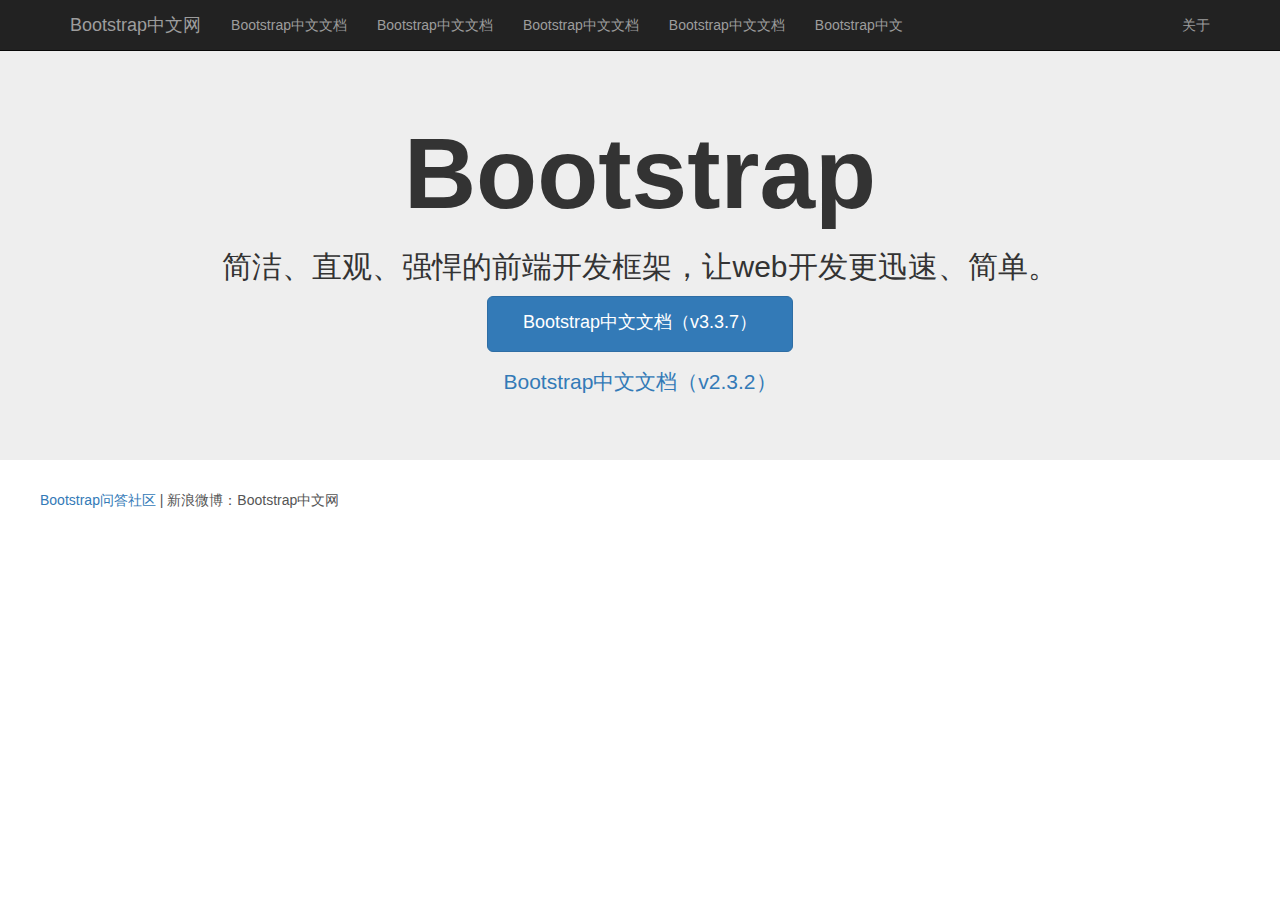
==== index.html @ 737cc50d "第一次提交 Bs中文网" ====
<!DOCTYPE html>
<html lang="en">

<head>
    <meta charset="UTF-8">
    <meta name="viewport" content="width=device-width, initial-scale=1.0">
    <meta http-equiv="X-UA-Compatible" content="ie=edge">
    <title>BootCSS网站首页</title>
    <link rel="stylesheet" href="bootstrap/css/bootstrap.css">
    <!--<link rel="stylesheet" href="css/base.css">-->
    <style>
        .masthead {
            text-align: center;
            margin-top: 50px;
        }
        .masthead h1 {
            font-weight: 700;
            font-size: 100px;
        }

        .masthead h2 {
    
            font-weight: 200;
            line-height: 1.25;
        }
        .jumbotron a {
            transition: all .2s ease-in-out;
        }
        .btn-lg.btn-shadow {
            padding: 13px 35px 17px;
        }
        
        .bc-social-buttons li {
            text-align: center;
            display: inline-block;
            line-height: 1;
            color: #555;
        }
  
 </style>

</head>

<body>
    <!-------------------------导航栏-------------------------->
    <div class="navbar navbar-inverse navbar-fixed-top">
        <div class="container">

            <div class="navbar-header">
                <!--不被折叠的内容-->
                <button type="button" class="navbar-toggle collapsed" data-toggle="collapse" data-target="#bs" aria-expanded="false">
                <!--data-target 目标id-->
                    <span class="sr-only">Toggle navigation</span>
                    <span class="icon-bar"></span>
                    <span class="icon-bar"></span>
                    <span class="icon-bar"></span>
                </button>

                <a href="http://www.bootcss.com" class="navbar-brand" target="_blank">Bootstrap中文网</a>
            </div>

            <div class="collapse navbar-collapse" id="bs">
                <!--data-target有# 而id没有-->

                <ul class="nav navbar-nav">
                    <li><a href="#">Bootstrap中文文档<span class="sr-only">(current)</span></a></li>
                    <li><a href="#">Bootstrap中文文档</a></li>
                    <li><a href="#">Bootstrap中文文档</a></li>
                    <li><a href="#">Bootstrap中文文档</a></li>
                    <li><a href="#">Bootstrap中文</a></li>
                </ul>

                <ul class="nav navbar-nav navbar-right">
                    <li><a href="#">关于</a></li>
                </ul>

            </div>



        </div>
    </div>
    <!--巨幕-->
    <div class="jumbotron masthead">
        <div class="container">
            <h1>Bootstrap</h1>
            <h2>简洁、直观、强悍的前端开发框架，让web开发更迅速、简单。</h2>
            <p>
                <a class="btn btn-primary btn-lg btn-shadow" href="#" role="button">Bootstrap中文文档（v3.3.7）</a>
            </p>
            <p>
                <a href="#">Bootstrap中文文档（v2.3.2）</a>
            </p>
        </div>
    </div>

    <div class="bc-social">
        <ul class="bc-social-buttons">
            <li class="social-forum"><a href="#">Bootstrap问答社区</a></li>
            <li>|</li>
            <li class="social-weibo">新浪微博：Bootstrap中文网</li>
        </ul>
    </div>

   
    <script src="jquery/jquery.js"></script>
    <script src="bootstrap/js/bootstrap.js"></script>
</body>

</html>
---- css/base.css ----
.masthead {
     text-align: center;
 }
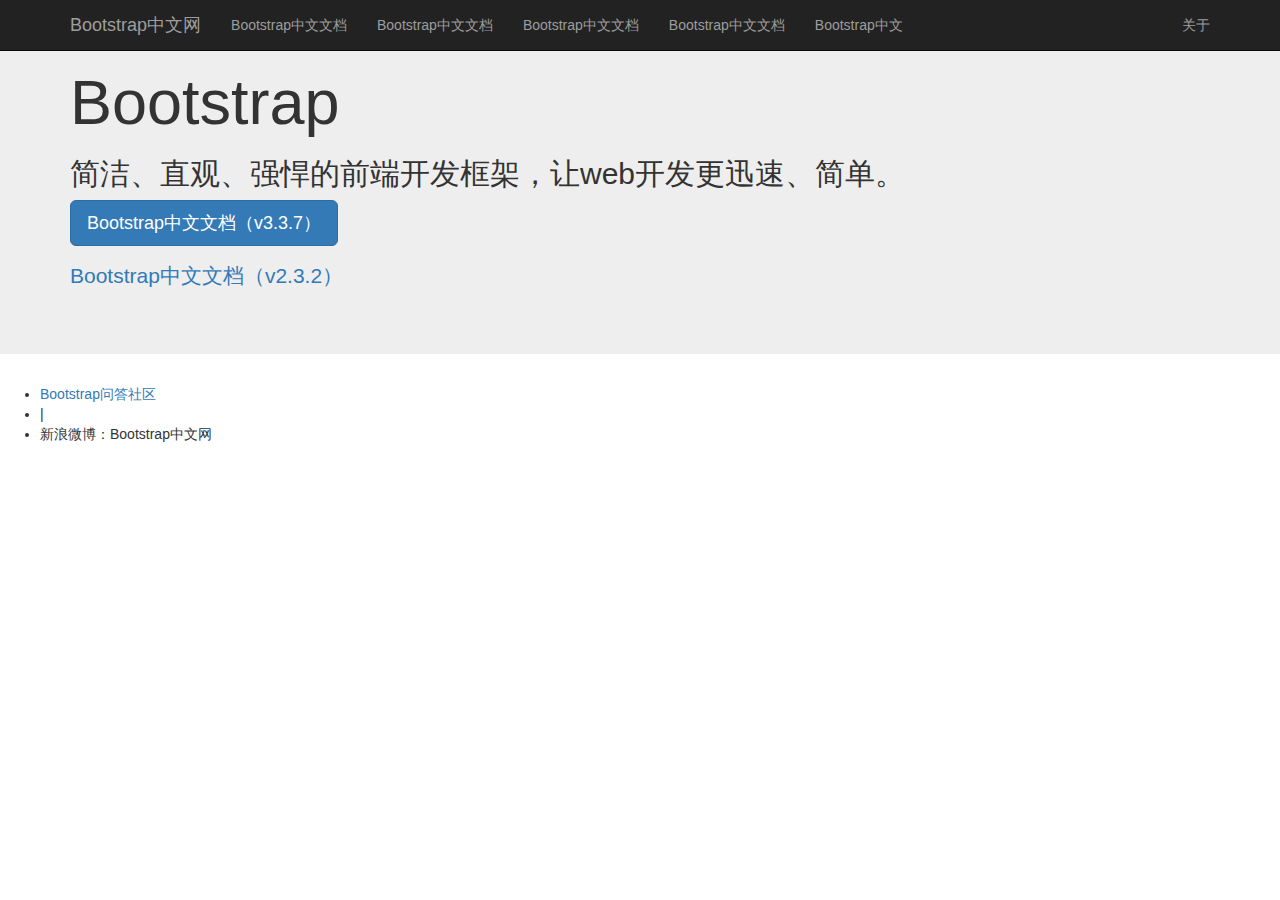
==== commit 49625ca9: "test" ====
--- a/index.html
+++ b/index.html
@@ -8,36 +8,7 @@
     <title>BootCSS网站首页</title>
     <link rel="stylesheet" href="bootstrap/css/bootstrap.css">
     <!--<link rel="stylesheet" href="css/base.css">-->
-    <style>
-        .masthead {
-            text-align: center;
-            margin-top: 50px;
-        }
-        .masthead h1 {
-            font-weight: 700;
-            font-size: 100px;
-        }
 
-        .masthead h2 {
-    
-            font-weight: 200;
-            line-height: 1.25;
-        }
-        .jumbotron a {
-            transition: all .2s ease-in-out;
-        }
-        .btn-lg.btn-shadow {
-            padding: 13px 35px 17px;
-        }
-        
-        .bc-social-buttons li {
-            text-align: center;
-            display: inline-block;
-            line-height: 1;
-            color: #555;
-        }
-  
- </style>
 
 </head>
 
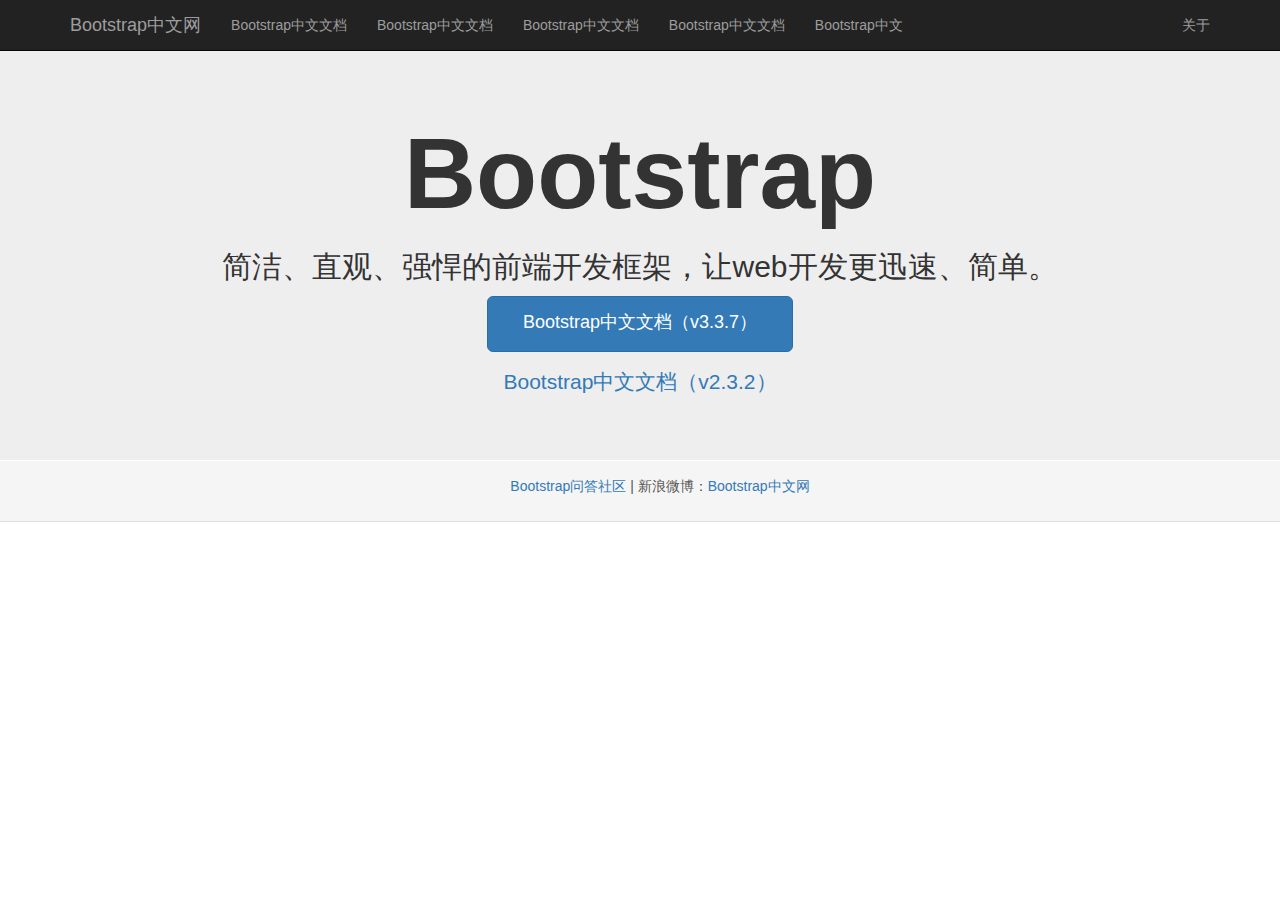
==== commit 9c19482a: "社交账号部分提交" ====
--- a/index.html
+++ b/index.html
@@ -7,7 +7,7 @@
     <meta http-equiv="X-UA-Compatible" content="ie=edge">
     <title>BootCSS网站首页</title>
     <link rel="stylesheet" href="bootstrap/css/bootstrap.css">
-    <!--<link rel="stylesheet" href="css/base.css">-->
+    <link rel="stylesheet" href="css/index.css">
 
 
 </head>
@@ -69,7 +69,7 @@
         <ul class="bc-social-buttons">
             <li class="social-forum"><a href="#">Bootstrap问答社区</a></li>
             <li>|</li>
-            <li class="social-weibo">新浪微博：Bootstrap中文网</li>
+            <li class="social-weibo">新浪微博：<a href="#">Bootstrap中文网</a></li>
         </ul>
     </div>
 
--- a/css/index.css
+++ b/css/index.css
@@ -0,0 +1,34 @@
+.masthead {
+            text-align: center;
+            margin-top: 50px;
+            margin-bottom: 0;
+        }
+        .masthead h1 {
+            font-weight: 700;
+            font-size: 100px;
+        }
+
+        .masthead h2 {
+    
+            font-weight: 200;
+            line-height: 1.25;
+        }
+       
+        .btn-lg.btn-shadow {
+            padding: 13px 35px 17px;
+        }
+        
+        .bc-social-buttons li {
+            text-align: center;
+            display: inline-block;
+            line-height: 1;
+            color: #555;
+        }
+
+        .bc-social {
+            padding: 15px 0;
+            text-align: center;
+            background-color: #f5f5f5;
+            border-top: 1px solid #fff;
+            border-bottom: 1px solid #ddd;
+        }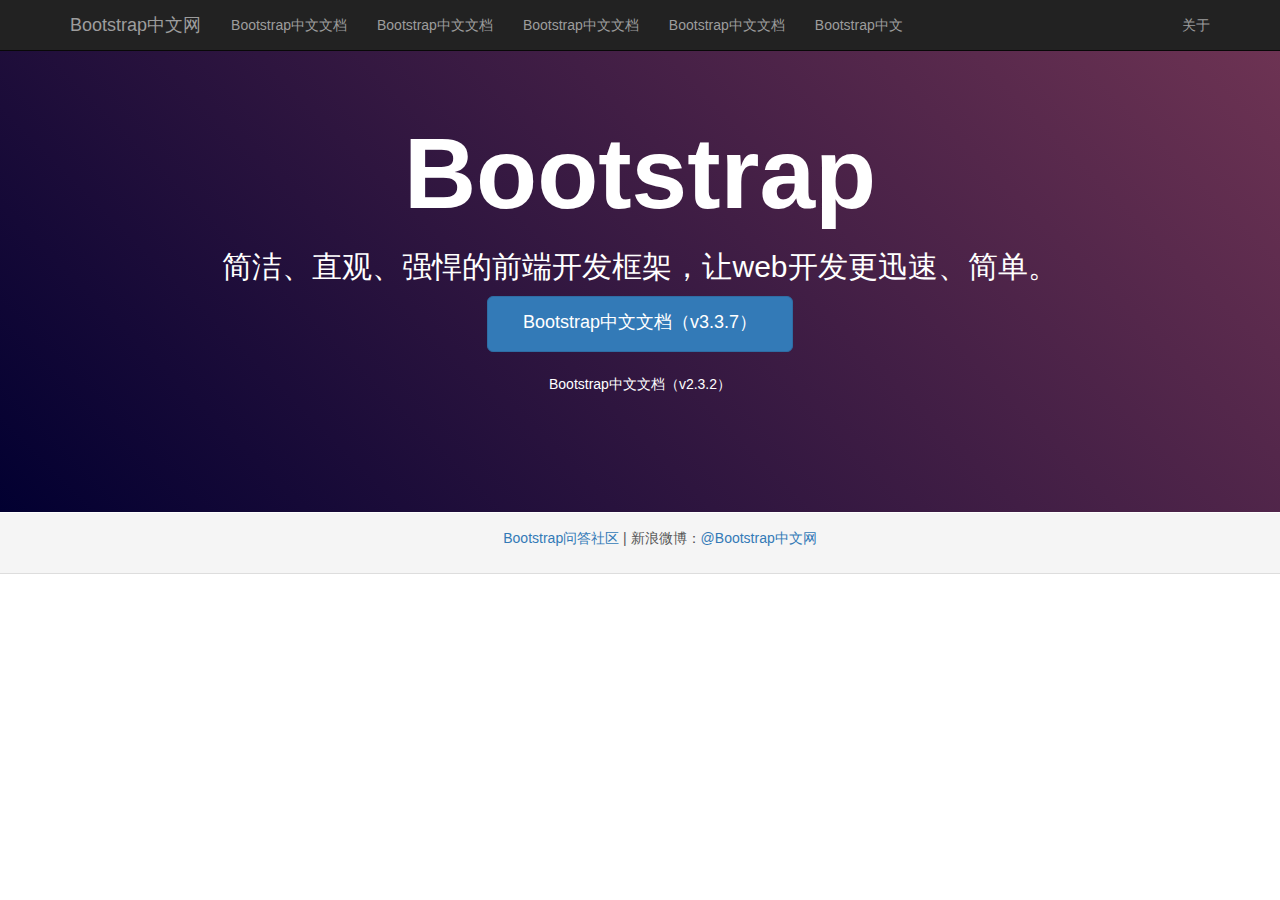
==== commit 79d03440: "用vs code提交" ====
--- a/index.html
+++ b/index.html
@@ -27,7 +27,7 @@
                     <span class="icon-bar"></span>
                 </button>
 
-                <a href="http://www.bootcss.com" class="navbar-brand" target="_blank">Bootstrap中文网</a>
+                <a href="http://www.bootcss.com" class="navbar-brand hidden-sm" target="_blank">Bootstrap中文网</a>
             </div>
 
             <div class="collapse navbar-collapse" id="bs">
@@ -42,7 +42,7 @@
                 </ul>
 
                 <ul class="nav navbar-nav navbar-right">
-                    <li><a href="#">关于</a></li>
+                    <li class="hidden-sm"><a href="#">关于</a></li>
                 </ul>
 
             </div>
@@ -60,7 +60,7 @@
                 <a class="btn btn-primary btn-lg btn-shadow" href="#" role="button">Bootstrap中文文档（v3.3.7）</a>
             </p>
             <p>
-                <a href="#">Bootstrap中文文档（v2.3.2）</a>
+                <a class="doc" href="#">Bootstrap中文文档（v2.3.2）</a>
             </p>
         </div>
     </div>
@@ -69,7 +69,7 @@
         <ul class="bc-social-buttons">
             <li class="social-forum"><a href="#">Bootstrap问答社区</a></li>
             <li>|</li>
-            <li class="social-weibo">新浪微博：<a href="#">Bootstrap中文网</a></li>
+            <li class="social-weibo">新浪微博：<a href="#">@Bootstrap中文网</a></li>
         </ul>
     </div>
 
--- a/css/index.css
+++ b/css/index.css
@@ -1,24 +1,55 @@
+
+
 .masthead {
             text-align: center;
             margin-top: 50px;
             margin-bottom: 0;
+            
+            
         }
+
+.jumbotron:after {
+    background: url() repeat center center;
+    opacity: 0;
+}
+.jumbotron {
+    padding-bottom: 100px;
+background: #020031;
+background: -moz-linear-gradient(45deg,#020031 0,#6d3353 100%);
+background: -webkit-gradient(linear,left bottom,right top,color-stop(0%,#020031),color-stop(100%,#6d3353));
+background: -webkit-linear-gradient(45deg,#020031 0,#6d3353 100%);
+background: -o-linear-gradient(45deg,#020031 0,#6d3353 100%);
+background: -ms-linear-gradient(45deg,#020031 0,#6d3353 100%);
+background: linear-gradient(45deg,#020031 0,#6d3353 100%);
+/*filter:progid:DXImageTransform.Microsoft.gradient(startColorstr=*#020031*, endColorstr=*#6d3353*, GradientType=1);*/
+
+}
+
+
+
         .masthead h1 {
             font-weight: 700;
             font-size: 100px;
+            color:white;
         }
 
         .masthead h2 {
     
             font-weight: 200;
             line-height: 1.25;
+             color:white;
+           
         }
-       
+       .masthead p .doc {
+           font-size: 14px;
+           color: white;
+       }
         .btn-lg.btn-shadow {
             padding: 13px 35px 17px;
         }
         
         .bc-social-buttons li {
+            
             text-align: center;
             display: inline-block;
             line-height: 1;
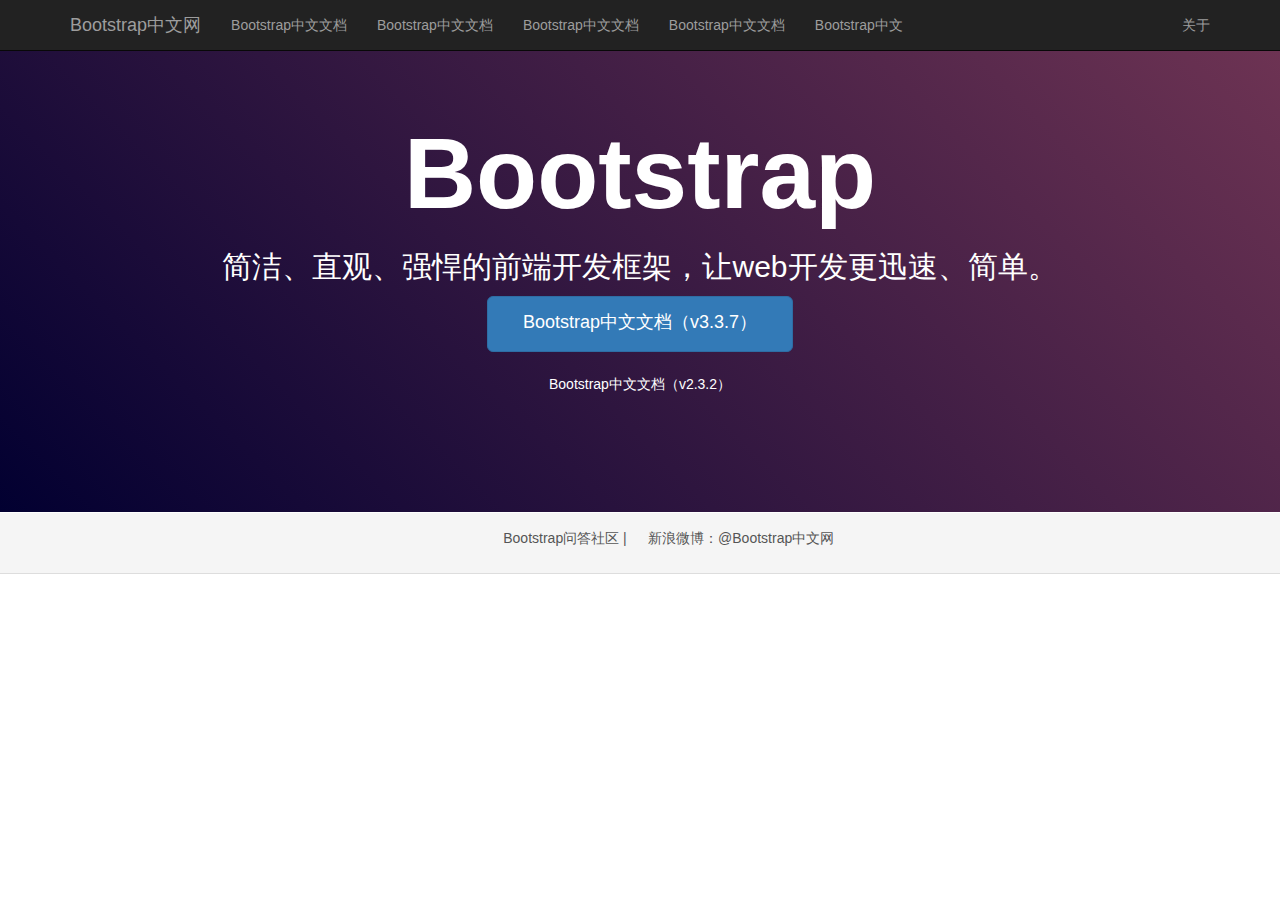
==== commit 84b13f32: "社交账号部分基本完成" ====
--- a/index.html
+++ b/index.html
@@ -67,9 +67,9 @@
 
     <div class="bc-social">
         <ul class="bc-social-buttons">
-            <li class="social-forum"><a href="#">Bootstrap问答社区</a></li>
-            <li>|</li>
-            <li class="social-weibo">新浪微博：<a href="#">@Bootstrap中文网</a></li>
+            <li class="social-forum"><a href="#"><i class="icon iconfont">&#xe639;</i>Bootstrap问答社区</a></li>
+            <li class="line">|</li>
+            <li class="social-weibo"><i class="icon iconfont">&#xe617;</i><a href="#">新浪微博：@Bootstrap中文网</a></li>
         </ul>
     </div>
 
--- a/css/index.css
+++ b/css/index.css
@@ -1,11 +1,28 @@
+@font-face {
+  font-family: 'iconfont';  /* project id 347763 */
+  src: url('http://at.alicdn.com/t/font_gacb2t5auldcayvi.eot');
+  src: url('http://at.alicdn.com/t/font_gacb2t5auldcayvi.eot?#iefix') format('embedded-opentype'),
+  url('http://at.alicdn.com/t/font_gacb2t5auldcayvi.woff') format('woff'),
+  url('http://at.alicdn.com/t/font_gacb2t5auldcayvi.ttf') format('truetype'),
+  url('http://at.alicdn.com/t/font_gacb2t5auldcayvi.svg#iconfont') format('svg');
+  /*不在一个服务器需要加http*/
+}
 
+.iconfont{
+	font-family:"iconfont";
+	font-size:16px;
+	font-style:normal;
+	/*-webkit-font-smoothing: antialiased;
+        -webkit-text-stroke-width: 0.2px;
+        -moz-osx-font-smoothing: grayscale; 
+        padding-left:20px*/
+        padding-right: 5px;
+}
 
 .masthead {
             text-align: center;
             margin-top: 50px;
             margin-bottom: 0;
-            
-            
         }
 
 .jumbotron:after {
@@ -54,6 +71,11 @@
             display: inline-block;
             line-height: 1;
             color: #555;
+            /*color: grey;*/
+        }
+
+        .bc-social-buttons li a {
+            color: #555;
         }
 
         .bc-social {
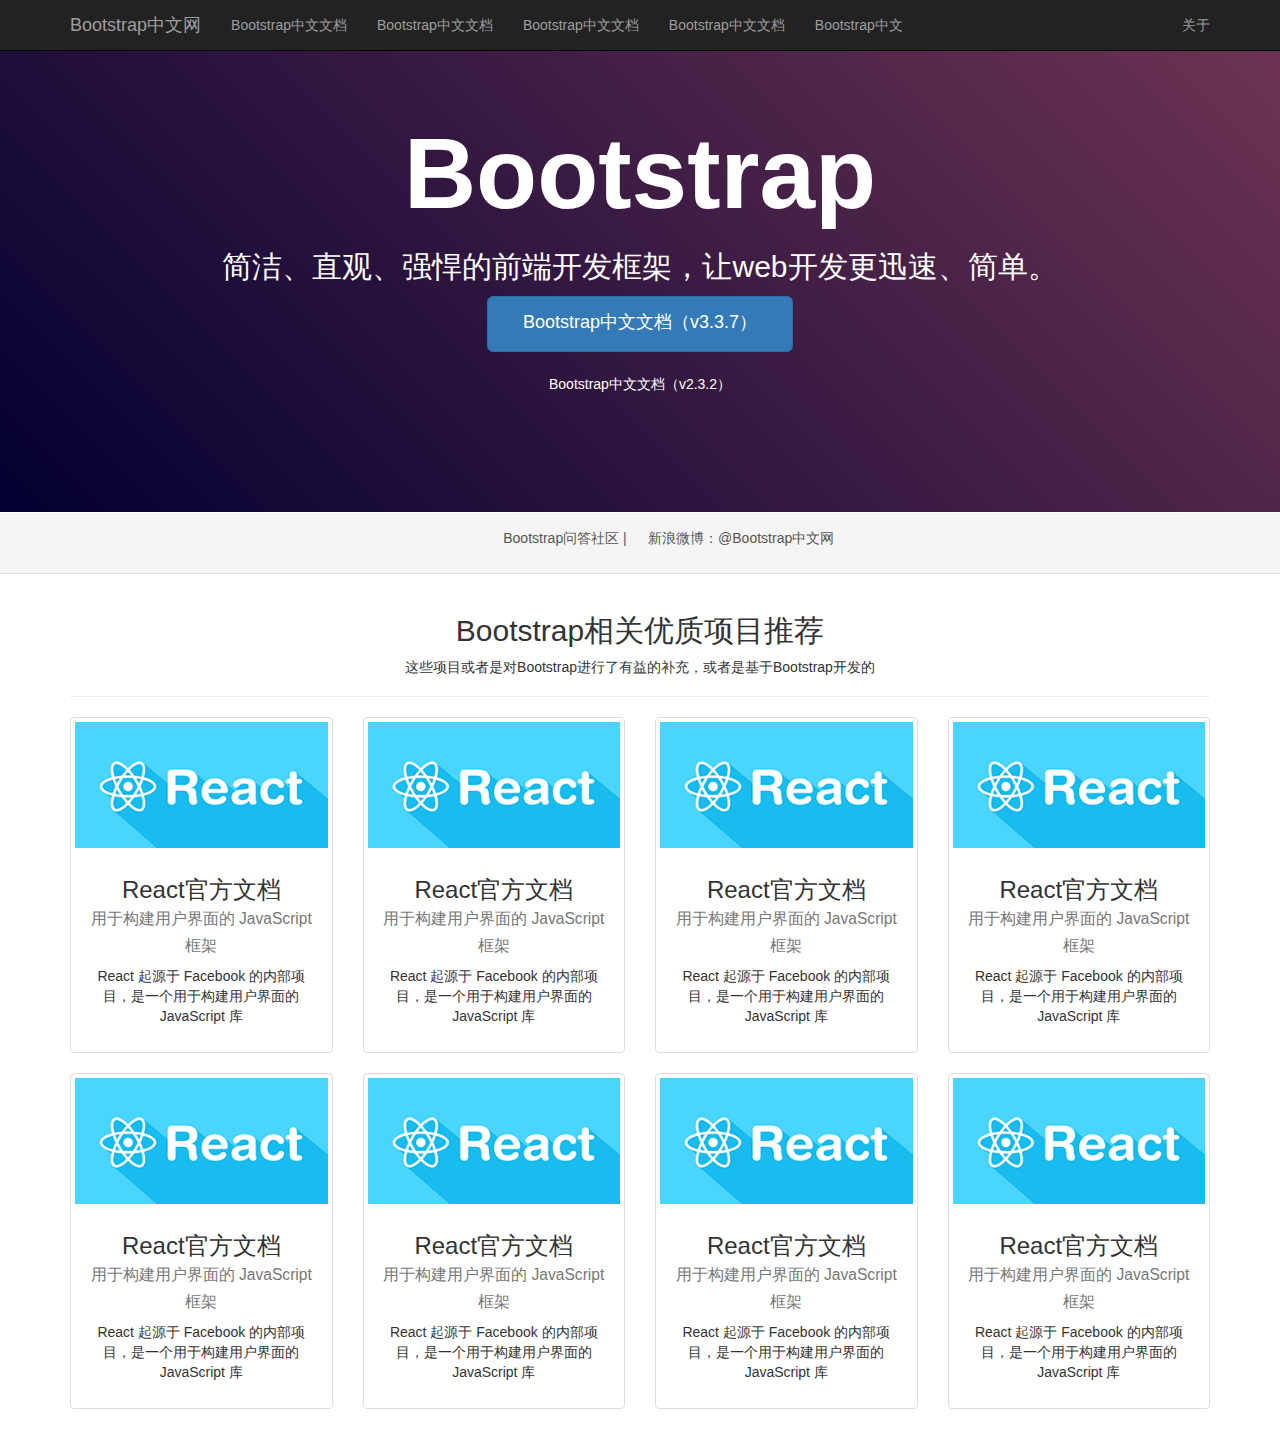
==== commit 1df7e266: "其他资源推荐部分完成" ====
--- a/index.html
+++ b/index.html
@@ -8,10 +8,10 @@
     <title>BootCSS网站首页</title>
     <link rel="stylesheet" href="bootstrap/css/bootstrap.css">
     <link rel="stylesheet" href="css/index.css">
+    <link rel="shortcut icon" href="bootstrap.ico">
 
 
 </head>
-
 <body>
     <!-------------------------导航栏-------------------------->
     <div class="navbar navbar-inverse navbar-fixed-top">
@@ -64,18 +64,149 @@
             </p>
         </div>
     </div>
-
+<!-----------------------------------社交网站-------------------------------------------->
     <div class="bc-social">
         <ul class="bc-social-buttons">
             <li class="social-forum"><a href="#"><i class="icon iconfont">&#xe639;</i>Bootstrap问答社区</a></li>
             <li class="line">|</li>
-            <li class="social-weibo"><i class="icon iconfont">&#xe617;</i><a href="#">新浪微博：@Bootstrap中文网</a></li>
+            <li class="social-weibo"><a class="red" href="#"><i class="icon iconfont">&#xe617;</i>新浪微博：@Bootstrap中文网</a></li>
         </ul>
     </div>
 
+<!-----------------------------------网站主体-------------------------------------->
+<div class="container projects">
+    <div class="projects-header page-header">
+        <h2>Bootstrap相关优质项目推荐</h2>
+        <p>这些项目或者是对Bootstrap进行了有益的补充，或者是基于Bootstrap开发的</p>
+    </div>
+
+    <div class="row">
+
+        <div class="col-sm-6 col-md-4 col-lg-3">
+            <div class="thumbnail">
+                <a href="#">
+                     <img src="img/react.png" alt="" class="lazy">
+                     <div class="caption">
+                         <h3>React官方文档<br>
+                            <small>用于构建用户界面的 JavaScript 框架</small>
+                         </h3> 
+                         <p>React 起源于 Facebook 的内部项目，是一个用于构建用户界面的 JavaScript 库</p>
+                     </div>
+                </a>
+            </div>
+        </div>
+
+         <div class="col-sm-6 col-md-4 col-lg-3">
+            <div class="thumbnail">
+                <a href="#">
+                     <img src="img/react.png" alt="" class="lazy">
+                     <div class="caption">
+                         <h3>React官方文档<br>
+                            <small>用于构建用户界面的 JavaScript 框架</small>
+                         </h3> 
+                         <p>React 起源于 Facebook 的内部项目，是一个用于构建用户界面的 JavaScript 库</p>
+                     </div>
+                </a>
+            </div>
+        </div>
+
+         <div class="col-sm-6 col-md-4 col-lg-3">
+            <div class="thumbnail">
+                <a href="#">
+                     <img src="img/react.png" alt="" class="lazy">
+                     <div class="caption">
+                         <h3>React官方文档<br>
+                            <small>用于构建用户界面的 JavaScript 框架</small>
+                         </h3> 
+                         <p>React 起源于 Facebook 的内部项目，是一个用于构建用户界面的 JavaScript 库</p>
+                     </div>
+                </a>
+            </div>
+        </div>
+
+         <div class="col-sm-6 col-md-4 col-lg-3">
+            <div class="thumbnail">
+                <a href="#">
+                     <img src="img/react.png" alt="" class="lazy">
+                     <div class="caption">
+                         <h3>React官方文档<br>
+                            <small>用于构建用户界面的 JavaScript 框架</small>
+                         </h3> 
+                         <p>React 起源于 Facebook 的内部项目，是一个用于构建用户界面的 JavaScript 库</p>
+                     </div>
+                </a>
+            </div>
+        </div>
+
+   </div>
+
+       <div class="row">
+
+        <div class="col-sm-6 col-md-4 col-lg-3">
+            <div class="thumbnail">
+                <a href="#">
+                     <img src="img/react.png" alt="" class="lazy">
+                     <div class="caption">
+                         <h3>React官方文档<br>
+                            <small>用于构建用户界面的 JavaScript 框架</small>
+                         </h3> 
+                         <p>React 起源于 Facebook 的内部项目，是一个用于构建用户界面的 JavaScript 库</p>
+                     </div>
+                </a>
+            </div>
+        </div>
+
+         <div class="col-sm-6 col-md-4 col-lg-3">
+            <div class="thumbnail">
+                <a href="#">
+                     <img src="img/react.png" alt="" class="lazy">
+                     <div class="caption">
+                         <h3>React官方文档<br>
+                            <small>用于构建用户界面的 JavaScript 框架</small>
+                         </h3> 
+                         <p>React 起源于 Facebook 的内部项目，是一个用于构建用户界面的 JavaScript 库</p>
+                     </div>
+                </a>
+            </div>
+        </div>
+
+         <div class="col-sm-6 col-md-4 col-lg-3">
+            <div class="thumbnail">
+                <a href="#">
+                     <img src="img/react.png" alt="" class="lazy">
+                     <div class="caption">
+                         <h3>React官方文档<br>
+                            <small>用于构建用户界面的 JavaScript 框架</small>
+                         </h3> 
+                         <p>React 起源于 Facebook 的内部项目，是一个用于构建用户界面的 JavaScript 库</p>
+                     </div>
+                </a>
+            </div>
+        </div>
+
+         <div class="col-sm-6 col-md-4 col-lg-3">
+            <div class="thumbnail">
+                <a href="#">
+                     <img src="img/react.png" alt="" class="lazy">
+                     <div class="caption">
+                         <h3>React官方文档<br>
+                            <small>用于构建用户界面的 JavaScript 框架</small>
+                         </h3> 
+                         <p>React 起源于 Facebook 的内部项目，是一个用于构建用户界面的 JavaScript 库</p>
+                     </div>
+                </a>
+            </div>
+        </div>
+
+   </div>
+
    
-    <script src="jquery/jquery.js"></script>
-    <script src="bootstrap/js/bootstrap.js"></script>
+</div>
+
+   
+
 </body>
+<script src="jquery/jquery.js"></script>
+<script src="bootstrap/js/bootstrap.js"></script>
 
 </html>--- a/css/index.css
+++ b/css/index.css
@@ -31,13 +31,13 @@
 }
 .jumbotron {
     padding-bottom: 100px;
-background: #020031;
-background: -moz-linear-gradient(45deg,#020031 0,#6d3353 100%);
-background: -webkit-gradient(linear,left bottom,right top,color-stop(0%,#020031),color-stop(100%,#6d3353));
-background: -webkit-linear-gradient(45deg,#020031 0,#6d3353 100%);
-background: -o-linear-gradient(45deg,#020031 0,#6d3353 100%);
-background: -ms-linear-gradient(45deg,#020031 0,#6d3353 100%);
-background: linear-gradient(45deg,#020031 0,#6d3353 100%);
+    background: #020031;
+    background: -moz-linear-gradient(45deg,#020031 0,#6d3353 100%);
+    background: -webkit-gradient(linear,left bottom,right top,color-stop(0%,#020031),color-stop(100%,#6d3353));
+    background: -webkit-linear-gradient(45deg,#020031 0,#6d3353 100%);
+    background: -o-linear-gradient(45deg,#020031 0,#6d3353 100%);
+    background: -ms-linear-gradient(45deg,#020031 0,#6d3353 100%);
+    background: linear-gradient(45deg,#020031 0,#6d3353 100%);
 /*filter:progid:DXImageTransform.Microsoft.gradient(startColorstr=*#020031*, endColorstr=*#6d3353*, GradientType=1);*/
 
 }
@@ -84,4 +84,32 @@
             background-color: #f5f5f5;
             border-top: 1px solid #fff;
             border-bottom: 1px solid #ddd;
-        }+        }
+
+        .bc-social  .bc-social-buttons  .social-weibo .red:hover {
+                color:red;
+        }
+
+.projects-header {
+    text-align: center;
+}
+
+.projects .thumbnail {
+    max-width: 310px;
+    height: 336px;
+}
+/*设定最大宽度max-width 而不是宽度*/
+
+/*.thumbnail{
+    width: 300px;
+    height: 336px;
+}*/
+
+.thumbnail img {
+    width: 300px;
+    height: 150px;
+}
+
+.thumbnail .caption {
+    text-align: center;
+}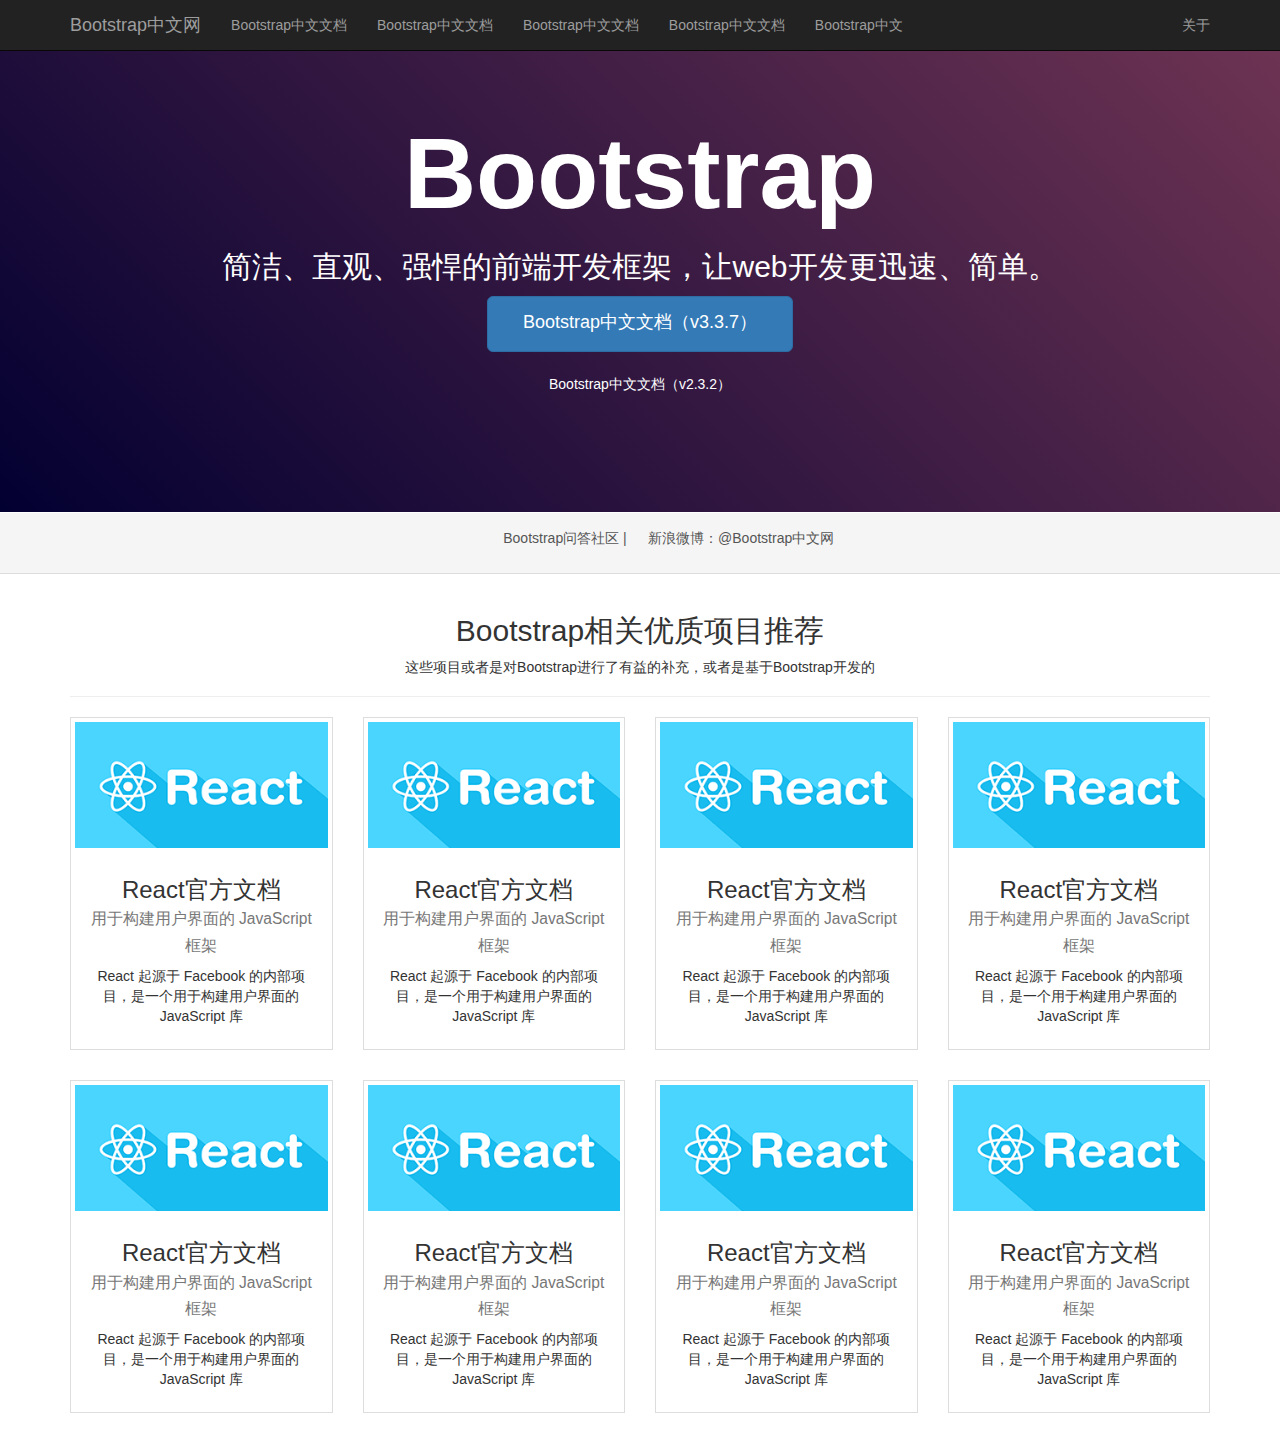
==== commit 40257f3d: "添加auto 0居中样式" ====
--- a/index.html
+++ b/index.html
@@ -203,7 +203,7 @@
    
 </div>
 
-   
+   <!-----------------------------------footer-------------------------------------->
 
 </body>
 <script src="jquery/jquery.js"></script>
--- a/css/index.css
+++ b/css/index.css
@@ -39,7 +39,7 @@
     background: -ms-linear-gradient(45deg,#020031 0,#6d3353 100%);
     background: linear-gradient(45deg,#020031 0,#6d3353 100%);
 /*filter:progid:DXImageTransform.Microsoft.gradient(startColorstr=*#020031*, endColorstr=*#6d3353*, GradientType=1);*/
-
+/*渐变背景*/
 }
 
 
@@ -94,22 +94,24 @@
     text-align: center;
 }
 
+
 .projects .thumbnail {
+    display: block;
+    margin: 0 auto;
+    text-align: center;
     max-width: 310px;
-    height: 336px;
+    margin-bottom: 30px;
+    border-radius: 0;
 }
+
 /*设定最大宽度max-width 而不是宽度*/
 
-/*.thumbnail{
-    width: 300px;
-    height: 336px;
-}*/
 
 .thumbnail img {
     width: 300px;
     height: 150px;
 }
 
-.thumbnail .caption {
+/*.thumbnail .caption {
     text-align: center;
-}+}*/